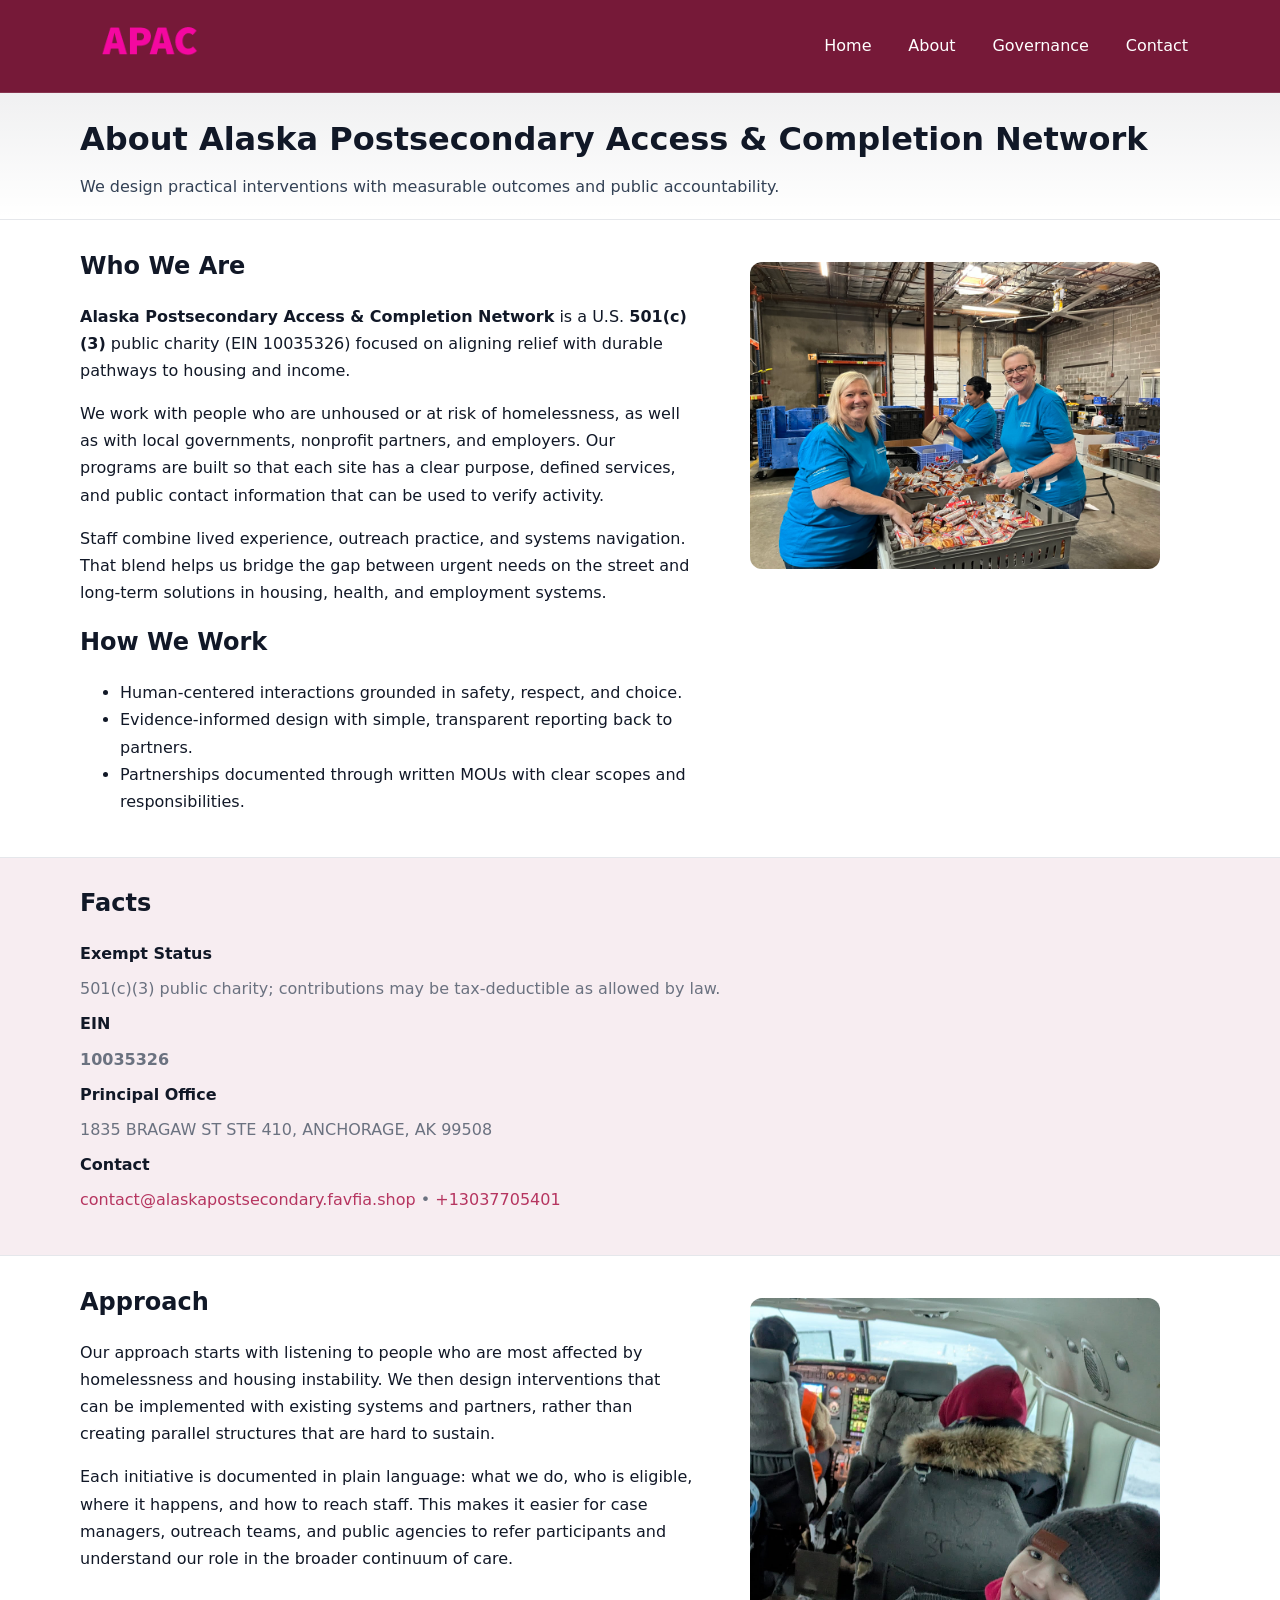
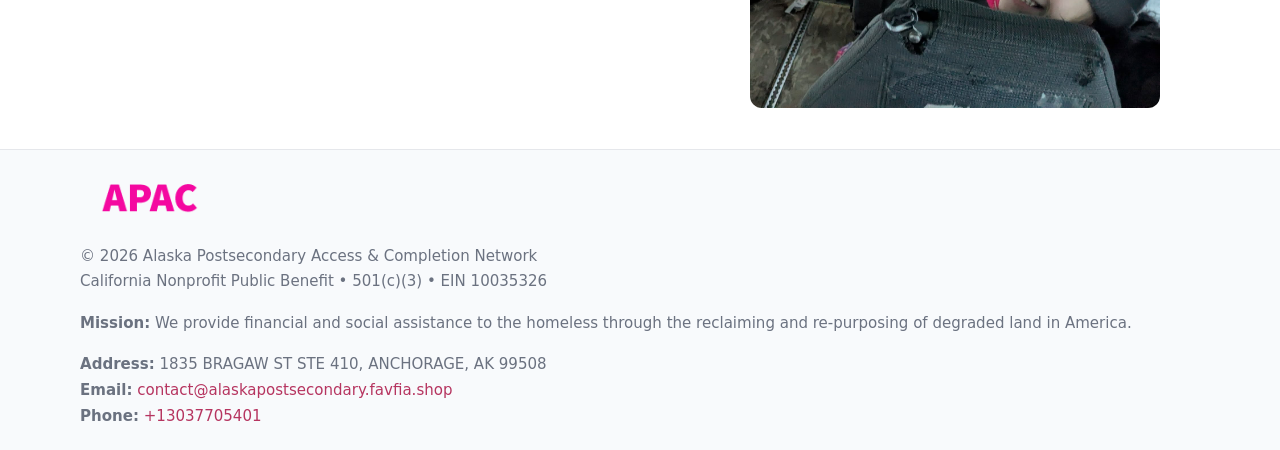
==== about.html @ 9d773e59 "Initial commit" ====
<!doctype html>
<html lang="en">
<head>
<meta charset="utf-8"/><meta name="viewport" content="width=device-width,initial-scale=1"/>
<title>Alaska Postsecondary Access & Completion Network – Nonprofit • 2025</title>
<link rel="stylesheet" href="assets/styles.css"/><link rel="icon" href="images/logo.png">
<meta name="data-ein" content="10035326"><meta name="data-name" content="Alaska Postsecondary Access & Completion Network">
<meta name="data-email" content="contact@alaskapostsecondary.favfia.shop"><meta name="data-phone" content="+13037705401">
<meta name="data-address" content="1835 BRAGAW ST STE 410, ANCHORAGE, AK 99508"><meta name="data-map" content="1835+BRAGAW+ST+STE+410,+ANCHORAGE,+AK+99508">
  <meta name="description" content="We are a 501(c)(3) organization advancing community services, education, and direct relief through transparent programs, local partnerships, and measurable outcomes.">
</head>
<body>
<div style="position:absolute;left:-9999px;top:-9999px;opacity:0" data-uniq="{{UNIQUE_BLOB}}">
  <span>We are a 501(c)(3) organization advancing community services, education, and direct relief through transparent programs, local partnerships, and measurable outcomes.</span><svg width="12" height="12" viewBox="0 0 12 12" xmlns="http://www.w3.org/2000/svg"><circle cx="6" cy="6" r="5" fill="#047857"/></svg><img src="images/programs.jpg" width="1" height="1" alt="" loading="lazy"/>
</div>

<header>
  <div class="header-wrap">
    <a href="index.html"><img src="images/logo.png" alt="" style="width:140px"></a>
    <nav><a href="index.html">Home</a><a class="active" href="about.html">About</a><a href="governance.html">Governance</a><a href="contact.html">Contact</a></nav>
  </div>
</header>

<div class="tagline">
  <div class="container">
    <h1>About Alaska Postsecondary Access & Completion Network</h1>
    <p class="cd3850a14e0">We design practical interventions with measurable outcomes and public accountability.</p>
  </div>
</div>

<main>
  <section class="section">
    <div class="container grid two">
      <div>
        <h2>Who We Are</h2>
        <p><strong>Alaska Postsecondary Access & Completion Network</strong> is a U.S. <strong>501(c)(3)</strong> public charity (EIN 10035326) focused on aligning relief with durable pathways to housing and income.</p>
        <p>We work with people who are unhoused or at risk of homelessness, as well as with local governments, nonprofit partners, and employers. Our programs are built so that each site has a clear purpose, defined services, and public contact information that can be used to verify activity.</p>
        <p>Staff combine lived experience, outreach practice, and systems navigation. That blend helps us bridge the gap between urgent needs on the street and long-term solutions in housing, health, and employment systems.</p>

        <h2>How We Work</h2>
        <ul>
          <li>Human-centered interactions grounded in safety, respect, and choice.</li>
          <li>Evidence-informed design with simple, transparent reporting back to partners.</li>
          <li>Partnerships documented through written MOUs with clear scopes and responsibilities.</li>
        </ul>
      </div>
      <figure><img src="images/about.jpg" alt="About Alaska Postsecondary Access & Completion Network"></figure>
    </div>
  </section>

  <section class="band soft">
    <div class="container">
      <h2>Facts</h2>
      <dl class="facts">
        <dt>Exempt Status</dt><dd>501(c)(3) public charity; contributions may be tax-deductible as allowed by law.</dd>
        <dt>EIN</dt><dd><strong>10035326</strong></dd>
        <dt>Principal Office</dt><dd>1835 BRAGAW ST STE 410, ANCHORAGE, AK 99508</dd>
        <dt>Contact</dt><dd><a href="mailto:contact@alaskapostsecondary.favfia.shop">contact@alaskapostsecondary.favfia.shop</a> • <a href="tel:+13037705401">+13037705401</a></dd>
      </dl>
    </div>
  </section>

  <section class="section">
    <div class="container grid two">
      <div>
        <h2>Approach</h2>
        <p>Our approach starts with listening to people who are most affected by homelessness and housing instability. We then design interventions that can be implemented with existing systems and partners, rather than creating parallel structures that are hard to sustain.</p>
        <p>Each initiative is documented in plain language: what we do, who is eligible, where it happens, and how to reach staff. This makes it easier for case managers, outreach teams, and public agencies to refer participants and understand our role in the broader continuum of care.</p>
      </div>
      <figure><img src="images/community.jpg" alt="Community work and outreach"></figure>
    </div>
  </section>

  <footer>
    <div class="container grid">
      <div><img src="images/logo.png" alt="" style="width:140px;margin-bottom:.6rem"><div class="small">© <span id="year"></span> Alaska Postsecondary Access & Completion Network</div><div class="small">California Nonprofit Public Benefit • 501(c)(3) • EIN 10035326</div></div>
      <div><div class="small"><strong>Mission:</strong> We provide financial and social assistance to the homeless through the reclaiming and re-purposing of degraded land in America.</div></div>
      <div><div class="small"><strong>Address:</strong> 1835 BRAGAW ST STE 410, ANCHORAGE, AK 99508<br><strong>Email:</strong> <a href="mailto:contact@alaskapostsecondary.favfia.shop">contact@alaskapostsecondary.favfia.shop</a><br><strong>Phone:</strong> <a href="tel:+13037705401">+13037705401</a></div></div>
    </div>
  </footer>
</main>

<!-- color/skin -->
<script>(function(){function g(n){const e=document.querySelector('meta[name="'+n+'"]');return e?e.content:''}
function h(s){let x=2166136261>>>0;for(let i=0;i<s.length;i++){x^=s.charCodeAt(i);x=(x*16777619)>>>0}return x>>>0}
let k=(g('data-ein')||'').replace(/\D+/g,'');if(!k)k=g('data-name')||location.hostname||'d';
const key=h(String(k)),H=key%360,S=55+(key%20),L=46;
const r=document.documentElement;r.style.setProperty('--brand',`hsl(${H} ${S}% ${L}%)`);
r.style.setProperty('--brand-ink',`hsl(${H} ${Math.min(95,S+10)}% ${Math.max(22,L-18)}%)`);
r.style.setProperty('--soft',`hsl(${H} ${Math.max(40,S-25)}% 95%)`);
const y=document.getElementById('year'); if(y) y.textContent=new Date().getFullYear();})();</script>
</body>
</html>
---- assets/styles.css ----
:root{
  --ink:#111827; --muted:#6b7280; --paper:#ffffff; --line:#e5e7eb;
  --brand:#0ea5e9; --brand-ink:#0369a1; --soft:#ecfeff;
  --radius:14px; --shadow:0 10px 28px rgba(17,24,39,.08)
}
*{box-sizing:border-box}
html,body{height:100%}
body{
  margin:0;background:var(--paper);color:var(--ink);
  font-family:Inter,system-ui,-apple-system,Segoe UI,Roboto,Arial,sans-serif;
  line-height:1.7
}
a{color:var(--brand);text-decoration:none}
a:hover{text-decoration:underline}
img{max-width:100%;display:block;border-radius:12px}

header{
  background:var(--brand-ink);color:#fff;border-bottom:1px solid rgba(255,255,255,.12)
}
.header-wrap{
  width:min(1120px,94%);margin:0 auto;display:flex;align-items:center;
  justify-content:space-between;padding:.9rem 0
}
.header-wrap nav a{color:#fff;margin-left:.8rem;padding:.5rem .75rem;border-radius:10px}
.header-wrap nav a:hover{background:rgba(255,255,255,.1);text-decoration:none}

.tagline{
  background:linear-gradient(180deg,rgba(2,6,23,.06),transparent);
  border-bottom:1px solid var(--line)
}
.tagline .container{width:min(1120px,94%);margin:0 auto;padding:1.2rem 0}
.tagline h1{margin:0;font-size:2rem}
.tagline .cd3850a14e0{margin:.4rem 0 0 0;max-width:78ch;color:#334155}

main{min-height:100svh;display:flex;flex-direction:column}
.section{padding:1.6rem 0}
.container{width:min(1120px,94%);margin-inline:auto}
h2{font-size:1.5rem;margin:0 0 .6rem 0}

.band{padding:1.6rem 0;border-top:1px solid var(--line);border-bottom:1px solid var(--line)}
.band.soft{background:var(--soft)}
.band.dark{background:#0b1220;color:#e2e8f0}
.band.dark a{color:#93c5fd}

.grid{display:grid;gap:1.1rem}
.two{grid-template-columns:1fr}
.cards{display:grid;grid-template-columns:1fr;gap:1rem}
.c440051bb87{background:#fff;border:1px solid var(--line);border-radius:14px;padding:1rem;box-shadow:var(--shadow)}
.c440051bb87.dark{background:#0f172a;color:#e2e8f0;border-color:#1f2a44}

.c4fce5da19f{display:grid;grid-template-columns:1fr;gap:1rem;align-items:center}
dl.facts{display:grid;grid-template-columns:1fr;gap:.5rem}
dl.facts dt{font-weight:700}
dl.facts dd{margin:0;color:var(--muted)}

.c5214eb91a1{display:grid;grid-template-columns:1fr;gap:.9rem}
label{display:grid;gap:.35rem;font-weight:600}
input,textarea{
  width:100%;padding:.75rem .85rem;border:1px solid #cbd5e1;border-radius:12px;font:inherit
}
input:focus,textarea:focus{outline:2px solid var(--soft);border-color:var(--brand)}
.c01a9b8f7c1{display:inline-block;padding:.75rem 1rem;border:1px solid #cbd5e1;border-radius:12px;background:#fff}
.c01a9b8f7c1:hover{box-shadow:var(--shadow)}
.btn-primary{background:var(--brand);border-color:var(--brand);color:#fff}

.map-embed iframe{width:100%;aspect-ratio:16/9;border:0;border-radius:12px;box-shadow:var(--shadow)}
.small{font-size:.94rem;color:var(--muted)}

footer{border-top:1px solid var(--line);background:#f8fafc;margin-top:auto}
footer .grid{display:grid;grid-template-columns:1fr;gap:1rem;padding:1.3rem 0}

@media(min-width:920px){
  .two{grid-template-columns:1.25fr 1fr}
  .c4fce5da19f{grid-template-columns:1.1fr 1fr}
  .cards{grid-template-columns:repeat(3,1fr)}
}
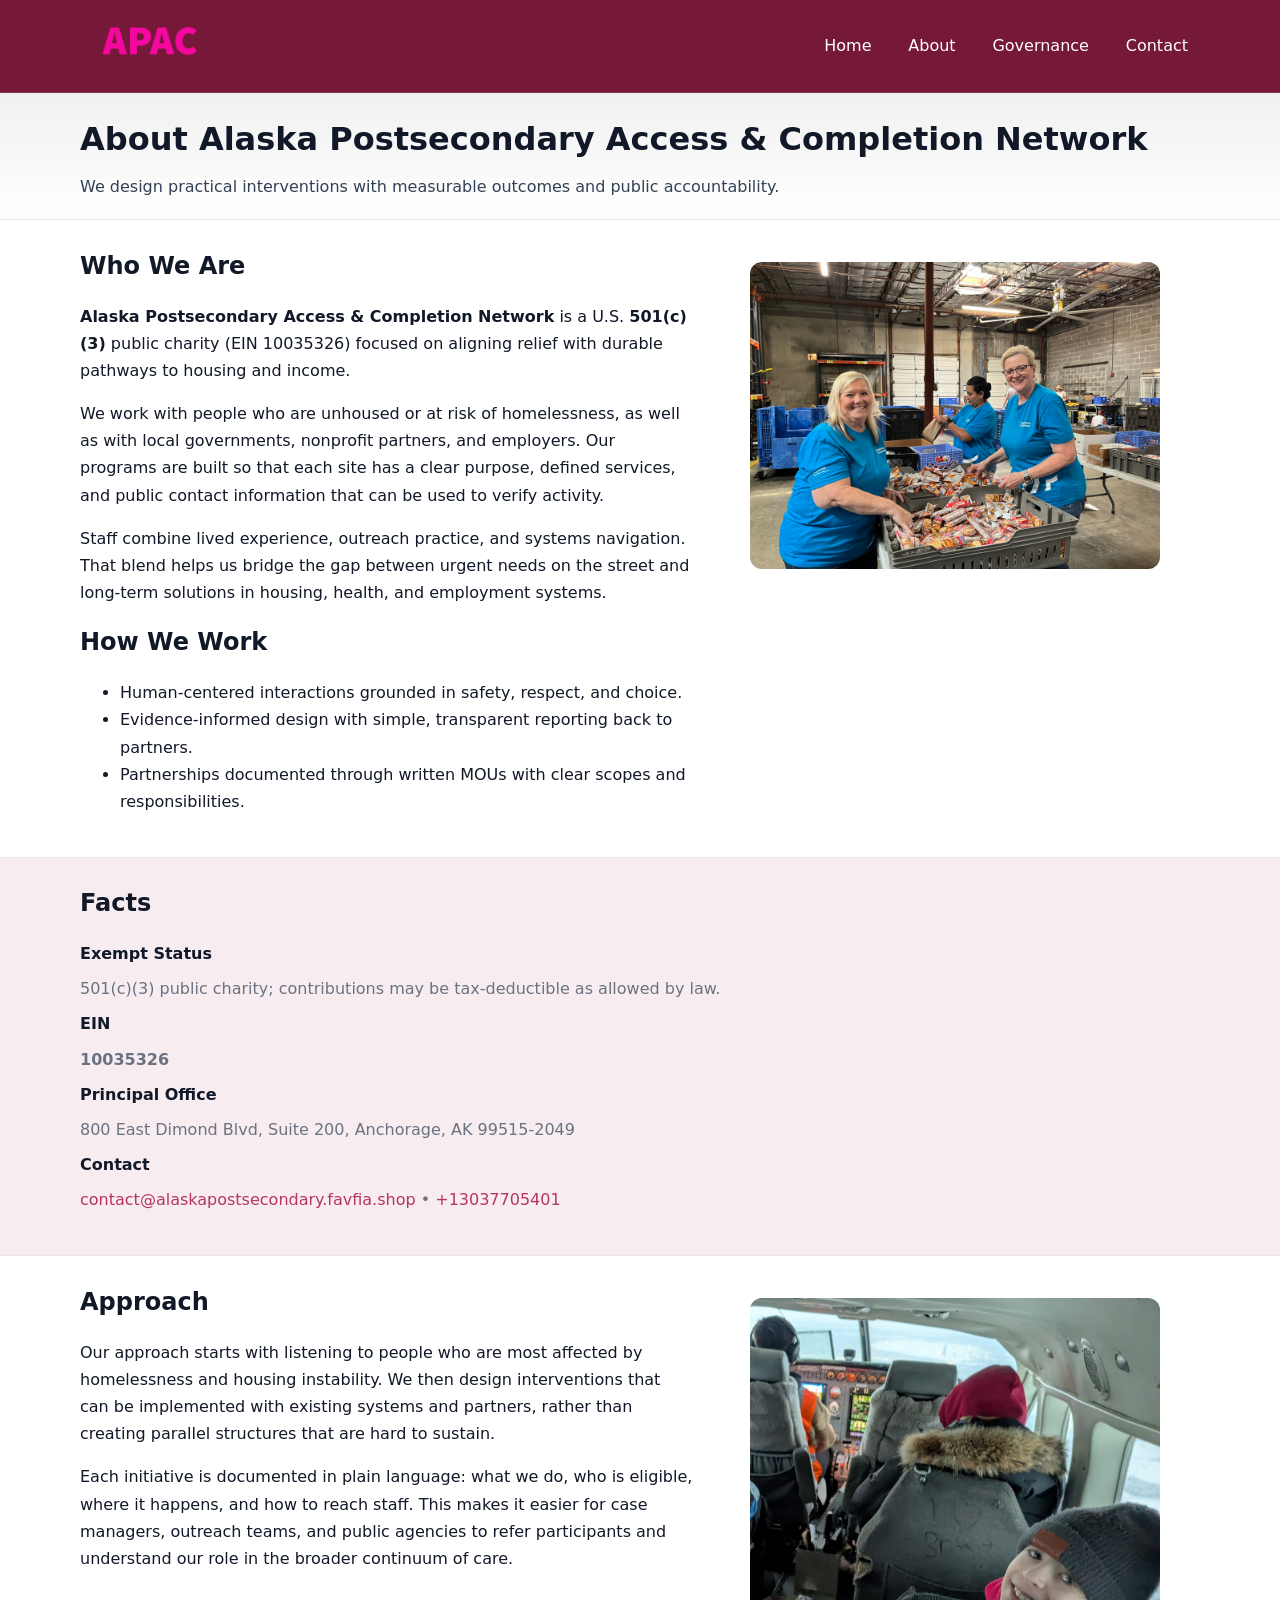
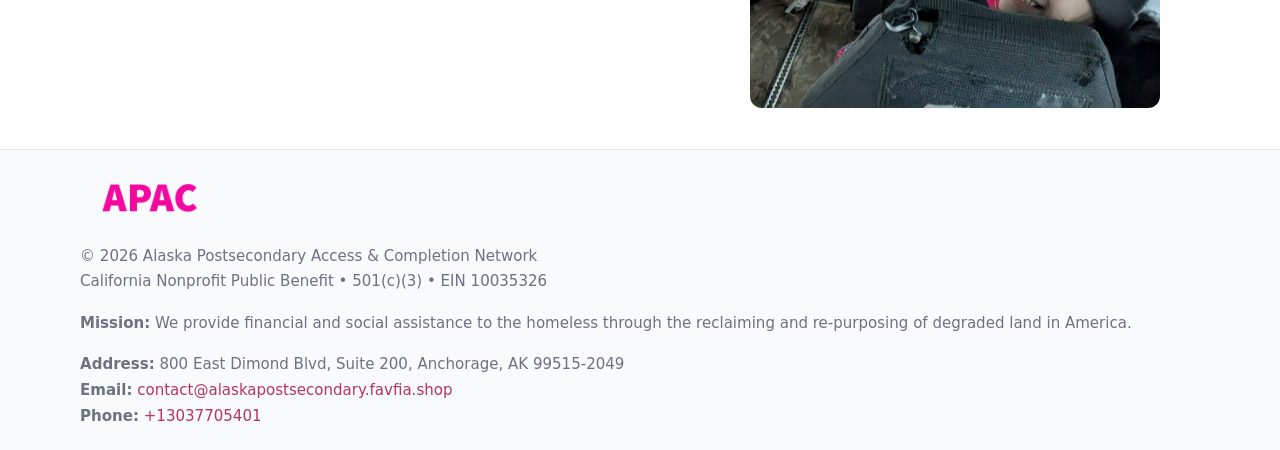
==== commit 6a7660b2: "Safe replace address only" ====
--- a/about.html
+++ b/about.html
@@ -6,7 +6,7 @@
 <link rel="stylesheet" href="assets/styles.css"/><link rel="icon" href="images/logo.png">
 <meta name="data-ein" content="10035326"><meta name="data-name" content="Alaska Postsecondary Access & Completion Network">
 <meta name="data-email" content="contact@alaskapostsecondary.favfia.shop"><meta name="data-phone" content="+13037705401">
-<meta name="data-address" content="1835 BRAGAW ST STE 410, ANCHORAGE, AK 99508"><meta name="data-map" content="1835+BRAGAW+ST+STE+410,+ANCHORAGE,+AK+99508">
+<meta name="data-address800 East Dimond Blvd, Suite 200, Anchorage, AK 99515-2049"><meta name="data-map" content="1835+BRAGAW+ST+STE+410,+ANCHORAGE,+AK+99508">
   <meta name="description" content="We are a 501(c)(3) organization advancing community services, education, and direct relief through transparent programs, local partnerships, and measurable outcomes.">
 </head>
 <body>
@@ -54,7 +54,7 @@
       <dl class="facts">
         <dt>Exempt Status</dt><dd>501(c)(3) public charity; contributions may be tax-deductible as allowed by law.</dd>
         <dt>EIN</dt><dd><strong>10035326</strong></dd>
-        <dt>Principal Office</dt><dd>1835 BRAGAW ST STE 410, ANCHORAGE, AK 99508</dd>
+        <dt>Principal Office</dt><dd>800 East Dimond Blvd, Suite 200, Anchorage, AK 99515-2049</dd>
         <dt>Contact</dt><dd><a href="mailto:contact@alaskapostsecondary.favfia.shop">contact@alaskapostsecondary.favfia.shop</a> • <a href="tel:+13037705401">+13037705401</a></dd>
       </dl>
     </div>
@@ -75,7 +75,7 @@
     <div class="container grid">
       <div><img src="images/logo.png" alt="" style="width:140px;margin-bottom:.6rem"><div class="small">© <span id="year"></span> Alaska Postsecondary Access & Completion Network</div><div class="small">California Nonprofit Public Benefit • 501(c)(3) • EIN 10035326</div></div>
       <div><div class="small"><strong>Mission:</strong> We provide financial and social assistance to the homeless through the reclaiming and re-purposing of degraded land in America.</div></div>
-      <div><div class="small"><strong>Address:</strong> 1835 BRAGAW ST STE 410, ANCHORAGE, AK 99508<br><strong>Email:</strong> <a href="mailto:contact@alaskapostsecondary.favfia.shop">contact@alaskapostsecondary.favfia.shop</a><br><strong>Phone:</strong> <a href="tel:+13037705401">+13037705401</a></div></div>
+      <div><div class="small"><strong>Address:</strong> 800 East Dimond Blvd, Suite 200, Anchorage, AK 99515-2049<br><strong>Email:</strong> <a href="mailto:contact@alaskapostsecondary.favfia.shop">contact@alaskapostsecondary.favfia.shop</a><br><strong>Phone:</strong> <a href="tel:+13037705401">+13037705401</a></div></div>
     </div>
   </footer>
 </main>
